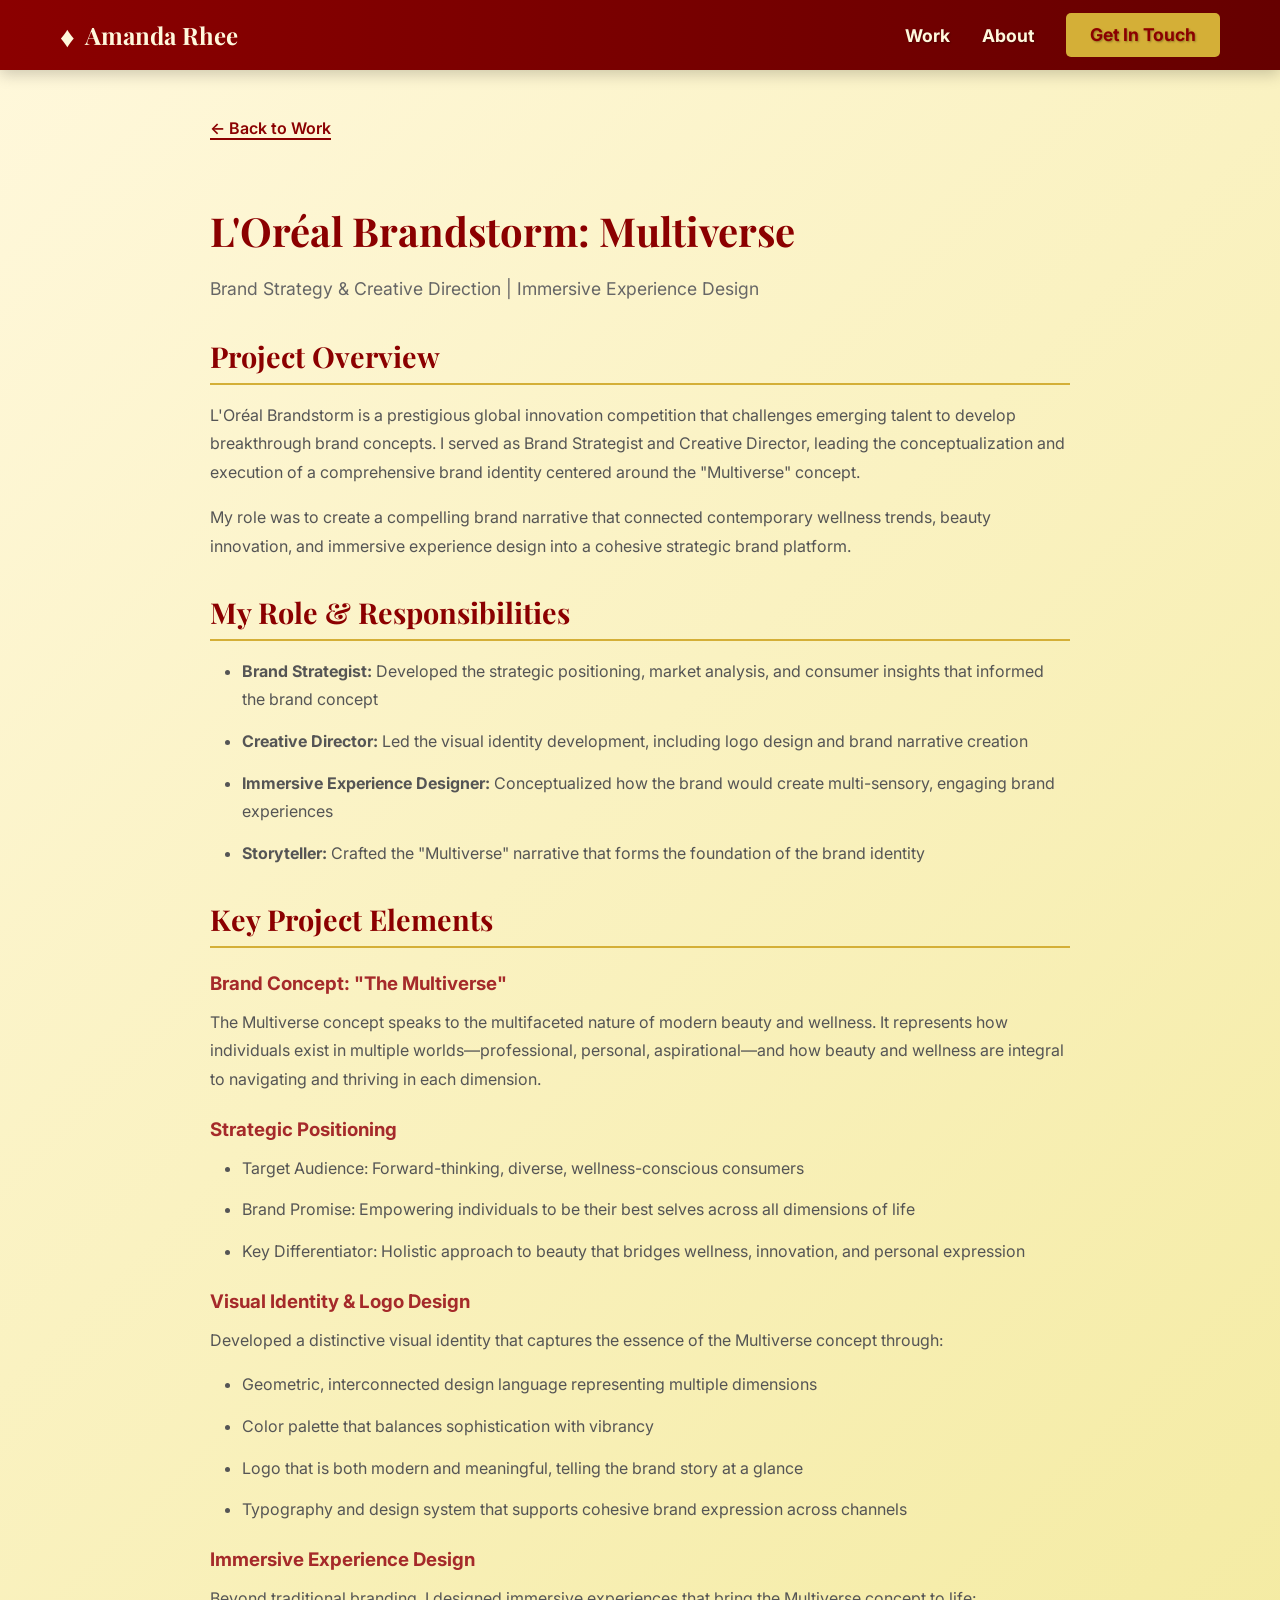
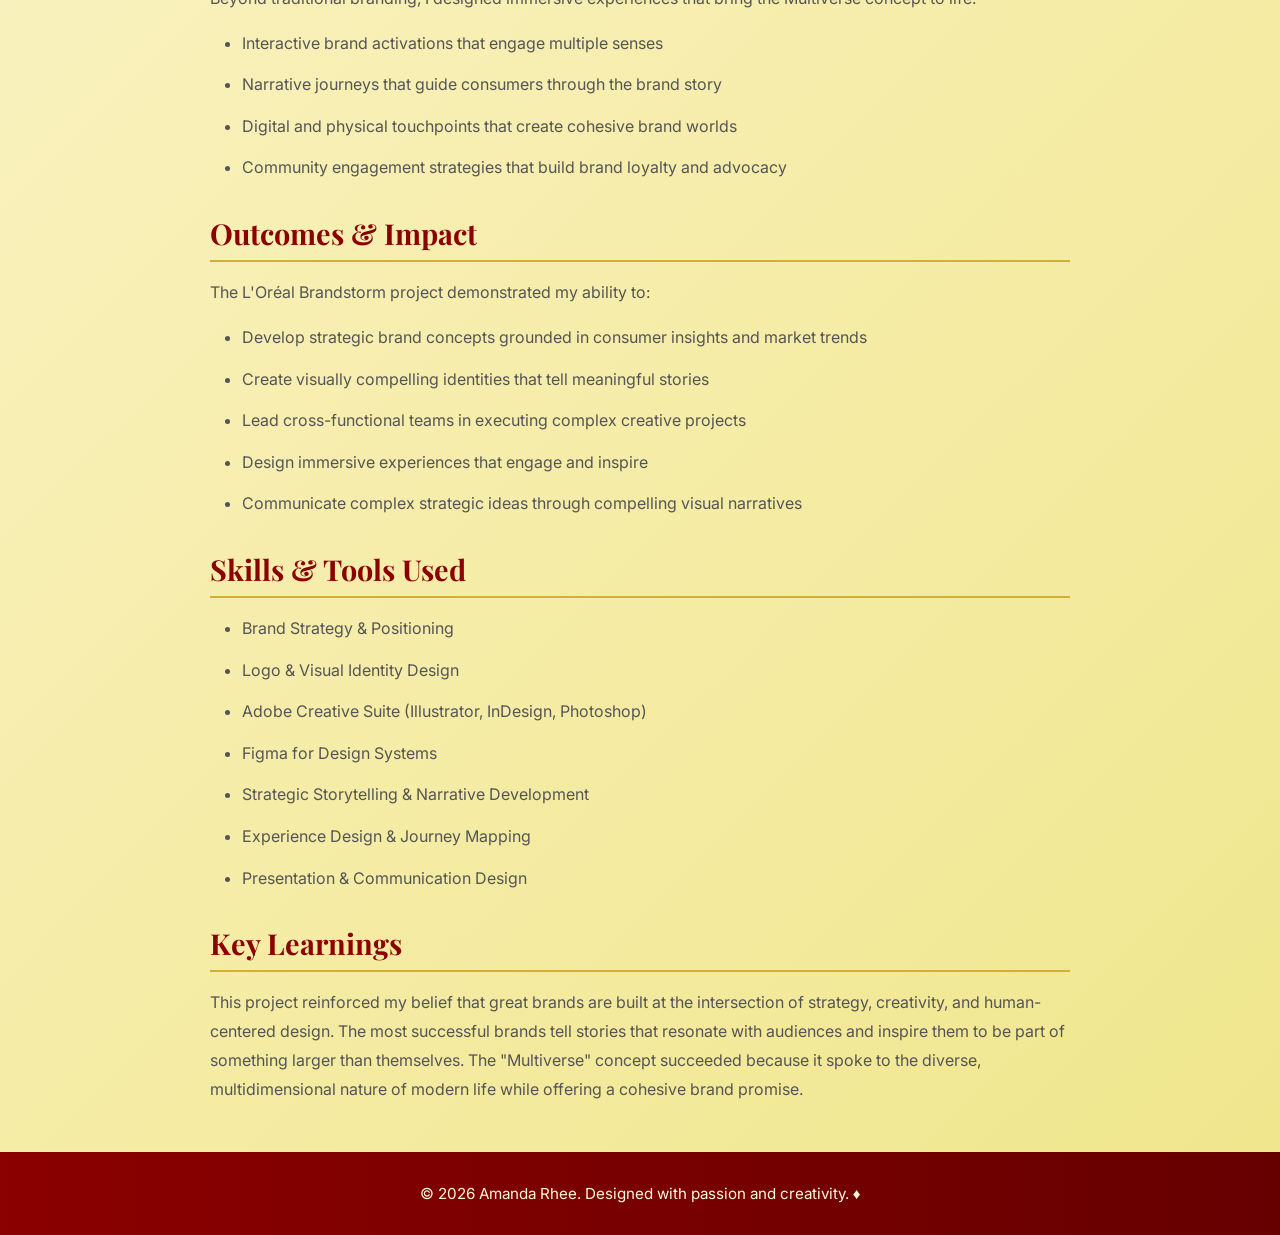
==== case-study-1.html @ 44fed4ce "Updated Amanda's Portfolio w/ her criteria" ====
<!DOCTYPE html>
<html lang="en">
<head>
    <meta charset="UTF-8" />
    <meta name="viewport" content="width=device-width, initial-scale=1.0" />
    <title>L'Oréal Brandstorm: Multiverse - Amanda Rhee</title>
    <link rel="stylesheet" href="css/main.css" />
    <link rel="preconnect" href="https://fonts.googleapis.com" />
    <link rel="preconnect" href="https://fonts.gstatic.com" crossorigin />
    <link
        href="https://fonts.googleapis.com/css2?family=Playfair+Display:wght@700;900&family=Inter:wght@300;400;500;600;700&display=swap"
        rel="stylesheet"
    />
    <style>
        .case-study {
            max-width: 900px;
            margin: 3rem auto;
            padding: 0 20px;
        }
        .case-study h1 {
            font-family: 'Playfair Display', serif;
            color: var(--primary-maroon);
            font-size: 2.5rem;
            margin-bottom: 1rem;
            margin-top: 2rem;
        }
        .case-study h2 {
            font-family: 'Playfair Display', serif;
            color: var(--primary-maroon);
            font-size: 1.8rem;
            margin-top: 2rem;
            margin-bottom: 1rem;
            border-bottom: 2px solid var(--gold);
            padding-bottom: 0.5rem;
        }
        .case-study p, .case-study li {
            color: #555;
            line-height: 1.8;
            font-size: 1rem;
            margin-bottom: 1rem;
        }
        .case-study ul {
            margin-left: 2rem;
            margin-bottom: 1.5rem;
        }
        .case-study li {
            margin-bottom: 0.8rem;
        }
        .back-button {
            display: inline-block;
            margin-bottom: 2rem;
            color: var(--primary-maroon);
            text-decoration: none;
            font-weight: 600;
            border-bottom: 2px solid var(--primary-maroon);
        }
        .back-button:hover {
            color: var(--gold);
            border-bottom-color: var(--gold);
        }
    </style>
</head>
<body>
    <!-- Navigation -->
    <nav class="navbar">
        <div class="nav-container">
            <a href="index.html" class="nav-logo">
                <span class="card-icon">♦</span> Amanda Rhee
            </a>
            <ul class="nav-menu">
                <li><a href="index.html#work">Work</a></li>
                <li><a href="index.html#about">About</a></li>
                <li><a href="index.html#contact" class="cta-btn">Get In Touch</a></li>
            </ul>
        </div>
    </nav>

    <div class="case-study">
        <a href="index.html#work" class="back-button">← Back to Work</a>

        <h1>L'Oréal Brandstorm: Multiverse</h1>
        <p style="font-size: 1.1rem; color: #666; margin-bottom: 2rem;">Brand Strategy & Creative Direction | Immersive Experience Design</p>

        <h2>Project Overview</h2>
        <p>
            L'Oréal Brandstorm is a prestigious global innovation competition that challenges emerging talent to develop breakthrough brand concepts. I served as Brand Strategist and Creative Director, leading the conceptualization and execution of a comprehensive brand identity centered around the "Multiverse" concept.
        </p>
        <p>
            My role was to create a compelling brand narrative that connected contemporary wellness trends, beauty innovation, and immersive experience design into a cohesive strategic brand platform.
        </p>

        <h2>My Role & Responsibilities</h2>
        <ul>
            <li><strong>Brand Strategist:</strong> Developed the strategic positioning, market analysis, and consumer insights that informed the brand concept</li>
            <li><strong>Creative Director:</strong> Led the visual identity development, including logo design and brand narrative creation</li>
            <li><strong>Immersive Experience Designer:</strong> Conceptualized how the brand would create multi-sensory, engaging brand experiences</li>
            <li><strong>Storyteller:</strong> Crafted the "Multiverse" narrative that forms the foundation of the brand identity</li>
        </ul>

        <h2>Key Project Elements</h2>

        <h3 style="color: #A52A2A; margin-top: 1.5rem; margin-bottom: 0.8rem;">Brand Concept: "The Multiverse"</h3>
        <p>
            The Multiverse concept speaks to the multifaceted nature of modern beauty and wellness. It represents how individuals exist in multiple worlds—professional, personal, aspirational—and how beauty and wellness are integral to navigating and thriving in each dimension.
        </p>

        <h3 style="color: #A52A2A; margin-top: 1.5rem; margin-bottom: 0.8rem;">Strategic Positioning</h3>
        <ul>
            <li>Target Audience: Forward-thinking, diverse, wellness-conscious consumers</li>
            <li>Brand Promise: Empowering individuals to be their best selves across all dimensions of life</li>
            <li>Key Differentiator: Holistic approach to beauty that bridges wellness, innovation, and personal expression</li>
        </ul>

        <h3 style="color: #A52A2A; margin-top: 1.5rem; margin-bottom: 0.8rem;">Visual Identity & Logo Design</h3>
        <p>
            Developed a distinctive visual identity that captures the essence of the Multiverse concept through:
        </p>
        <ul>
            <li>Geometric, interconnected design language representing multiple dimensions</li>
            <li>Color palette that balances sophistication with vibrancy</li>
            <li>Logo that is both modern and meaningful, telling the brand story at a glance</li>
            <li>Typography and design system that supports cohesive brand expression across channels</li>
        </ul>

        <h3 style="color: #A52A2A; margin-top: 1.5rem; margin-bottom: 0.8rem;">Immersive Experience Design</h3>
        <p>
            Beyond traditional branding, I designed immersive experiences that bring the Multiverse concept to life:
        </p>
        <ul>
            <li>Interactive brand activations that engage multiple senses</li>
            <li>Narrative journeys that guide consumers through the brand story</li>
            <li>Digital and physical touchpoints that create cohesive brand worlds</li>
            <li>Community engagement strategies that build brand loyalty and advocacy</li>
        </ul>

        <h2>Outcomes & Impact</h2>
        <p>
            The L'Oréal Brandstorm project demonstrated my ability to:
        </p>
        <ul>
            <li>Develop strategic brand concepts grounded in consumer insights and market trends</li>
            <li>Create visually compelling identities that tell meaningful stories</li>
            <li>Lead cross-functional teams in executing complex creative projects</li>
            <li>Design immersive experiences that engage and inspire</li>
            <li>Communicate complex strategic ideas through compelling visual narratives</li>
        </ul>

        <h2>Skills & Tools Used</h2>
        <ul>
            <li>Brand Strategy & Positioning</li>
            <li>Logo & Visual Identity Design</li>
            <li>Adobe Creative Suite (Illustrator, InDesign, Photoshop)</li>
            <li>Figma for Design Systems</li>
            <li>Strategic Storytelling & Narrative Development</li>
            <li>Experience Design & Journey Mapping</li>
            <li>Presentation & Communication Design</li>
        </ul>

        <h2>Key Learnings</h2>
        <p>
            This project reinforced my belief that great brands are built at the intersection of strategy, creativity, and human-centered design. The most successful brands tell stories that resonate with audiences and inspire them to be part of something larger than themselves. The "Multiverse" concept succeeded because it spoke to the diverse, multidimensional nature of modern life while offering a cohesive brand promise.
        </p>
    </div>

    <footer class="footer">
        <div class="container">
            <p>&copy; 2026 Amanda Rhee. Designed with passion and creativity. ♦</p>
        </div>
    </footer>
</body>
</html>
---- css/main.css ----
/* ============================================
   PLAYING CARD THEMED PORTFOLIO
   Maroon & Gold Color Scheme
   ============================================ */

* {
    margin: 0;
    padding: 0;
    box-sizing: border-box;
}

:root {
    --primary-maroon: #8B0000;
    --dark-maroon: #660000;
    --light-maroon: #A52A2A;
    --gold: #D4AF37;
    --cream: #FFF8DC;
    --dark-text: #1a1a1a;
    --light-text: #f5f5f5;
    --border-color: #333;
}

html {
    scroll-behavior: smooth;
}

body {
    font-family: 'Inter', sans-serif;
    background: linear-gradient(135deg, #FFF8DC 0%, #F0E68C 100%);
    color: var(--dark-text);
    overflow-x: hidden;
}

.container {
    max-width: 1200px;
    margin: 0 auto;
    padding: 0 20px;
}

/* ============================================
   NAVIGATION
   ============================================ */

.navbar {
    background: linear-gradient(90deg, var(--primary-maroon), var(--dark-maroon));
    padding: 1rem 0;
    position: sticky;
    top: 0;
    z-index: 1000;
    box-shadow: 0 4px 15px rgba(0, 0, 0, 0.2);
}

.nav-container {
    display: flex;
    justify-content: space-between;
    align-items: center;
    max-width: 1200px;
    margin: 0 auto;
    padding: 0 20px;
}

.nav-logo {
    font-size: 1.5rem;
    font-weight: 700;
    text-decoration: none;
    color: var(--cream);
    font-family: 'Playfair Display', serif;
    display: flex;
    align-items: center;
    gap: 10px;
}

.nav-logo:hover {
    color: var(--gold);
    transition: 0.3s ease;
}

.card-icon {
    font-size: 1.8rem;
}

.nav-menu {
    display: flex;
    list-style: none;
    gap: 2rem;
    align-items: center;
}

.nav-menu a {
    color: var(--cream);
    text-decoration: none;
    font-weight: 700;
    transition: all 0.3s ease;
    font-size: 1.1rem;
    text-shadow: 1px 1px 2px rgba(0, 0, 0, 0.3);
}

.nav-menu a:hover {
    color: var(--gold);
    transform: translateY(-2px);
}

.cta-btn {
    background: var(--gold);
    color: var(--primary-maroon) !important;
    padding: 0.7rem 1.5rem;
    border-radius: 5px;
    font-weight: 600;
}

.cta-btn:hover {
    background: #E5C158;
    box-shadow: 0 4px 12px rgba(212, 175, 55, 0.4);
}

/* ============================================
   HERO SECTION
   ============================================ */

.hero {
    min-height: 100vh;
    display: flex;
    flex-direction: column;
    justify-content: center;
    align-items: center;
    background: linear-gradient(135deg, #FFF8DC 0%, #F0E68C 100%);
    padding: 2rem;
    position: relative;
    overflow: hidden;
}

.hero::before {
    content: '♦';
    position: absolute;
    top: 10%;
    left: 5%;
    font-size: 120px;
    color: rgba(139, 0, 0, 0.1);
    transform: rotate(15deg);
}

.hero::after {
    content: '♦';
    position: absolute;
    bottom: 10%;
    right: 5%;
    font-size: 120px;
    color: rgba(139, 0, 0, 0.1);
    transform: rotate(-15deg);
}

.hero-content {
    display: grid;
    grid-template-columns: 1fr 1fr;
    gap: 3rem;
    align-items: center;
    max-width: 1200px;
    margin: 0 auto;
    z-index: 2;
    position: relative;
}

.hero-text h1 {
    font-family: 'Playfair Display', serif;
    font-size: 3.5rem;
    line-height: 1.1;
    margin-bottom: 1.5rem;
    color: var(--dark-maroon);
}

.hero-text .highlight {
    color: var(--primary-maroon);
    background: linear-gradient(90deg, var(--gold), #FFD700);
    -webkit-background-clip: text;
    -webkit-text-fill-color: transparent;
    background-clip: text;
}

.hero-subtitle {
    font-size: 1.1rem;
    line-height: 1.6;
    margin-bottom: 2rem;
    color: #333;
    max-width: 500px;
}

.motto {
    font-size: 2.5rem;
    font-weight: 900;
    color: var(--primary-maroon);
    margin: 2rem 0;
    text-shadow: 2px 2px 4px rgba(255, 248, 220, 0.8);
    font-style: italic;
    letter-spacing: 2px;
}

.hero-ctas {
    display: flex;
    gap: 1.5rem;
    margin-top: 2rem;
}

.btn {
    display: inline-block;
    padding: 1rem 2rem;
    border-radius: 8px;
    text-decoration: none;
    font-weight: 600;
    transition: all 0.3s ease;
    border: 2px solid transparent;
    cursor: pointer;
    font-size: 1rem;
}

.btn-primary {
    background: linear-gradient(90deg, var(--primary-maroon), var(--dark-maroon));
    color: var(--cream);
}

.btn-primary:hover {
    transform: translateY(-3px);
    box-shadow: 0 8px 20px rgba(139, 0, 0, 0.3);
}

.btn-secondary {
    background: transparent;
    color: var(--primary-maroon);
    border: 2px solid var(--primary-maroon);
}

.btn-secondary:hover {
    background: var(--primary-maroon);
    color: var(--cream);
    transform: translateY(-3px);
}

.hero-visual {
    position: relative;
}

.hero-photo {
    width: 100%;
    max-width: 500px;
    height: auto;
    object-fit: cover;
    border-radius: 15px;
    box-shadow: 0 15px 35px rgba(139, 0, 0, 0.3);
    border: 5px solid var(--primary-maroon);
    display: block;
}

.scroll-indicator {
    position: absolute;
    bottom: 30px;
    left: 50%;
    transform: translateX(-50%);
    animation: bounce 2s infinite;
}

.scroll-indicator span {
    color: var(--primary-maroon);
    font-weight: 600;
}

@keyframes bounce {
    0%, 100% { transform: translateX(-50%) translateY(0); }
    50% { transform: translateX(-50%) translateY(10px); }
}

/* ============================================
   SECTION HEADERS & TYPOGRAPHY
   ============================================ */

.section-title {
    font-family: 'Playfair Display', serif;
    font-size: 2.8rem;
    color: var(--primary-maroon);
    margin-bottom: 0.5rem;
    text-align: center;
}

.section-subtitle {
    font-size: 1.1rem;
    color: #666;
    text-align: center;
    margin-bottom: 3rem;
}

/* ============================================
   WORK SECTION - PLAYING CARD LAYOUT
   ============================================ */

.work-section {
    padding: 4rem 0;
    background: linear-gradient(180deg, #FFF8DC 0%, #F5E6D3 100%);
}

.work-controls {
    display: flex;
    justify-content: center;
    gap: 1rem;
    margin-bottom: 3rem;
}

.toggle-btn {
    padding: 0.8rem 2rem;
    border: 2px solid var(--primary-maroon);
    background: transparent;
    color: var(--primary-maroon);
    border-radius: 8px;
    font-weight: 600;
    cursor: pointer;
    transition: all 0.3s ease;
    font-size: 1rem;
}

.toggle-btn.active {
    background: linear-gradient(90deg, var(--primary-maroon), var(--dark-maroon));
    color: var(--cream);
    box-shadow: 0 6px 20px rgba(139, 0, 0, 0.3);
}

.toggle-btn:hover {
    transform: translateY(-2px);
    box-shadow: 0 4px 12px rgba(139, 0, 0, 0.2);
}

.projects-grid {
    display: grid;
    grid-template-columns: repeat(auto-fit, minmax(280px, 1fr));
    gap: 2rem;
}

/* ============================================
   PLAYING CARD DESIGN
   ============================================ */

.project-card {
    background: white;
    border: 3px solid var(--primary-maroon);
    border-radius: 15px;
    overflow: hidden;
    cursor: pointer;
    transition: all 0.4s cubic-bezier(0.68, -0.55, 0.265, 1.55);
    position: relative;
    height: 100%;
    display: flex;
    flex-direction: column;
    box-shadow: 0 4px 15px rgba(139, 0, 0, 0.1);
    opacity: 1;
    transform: translateY(0);
}

/* Card corner design (playing card style) */
.project-card::before,
.project-card::after {
    content: '♦';
    position: absolute;
    font-size: 2.5rem;
    color: var(--primary-maroon);
    font-weight: bold;
    z-index: 5;
    width: 60px;
    height: 60px;
    display: flex;
    align-items: center;
    justify-content: center;
}

.project-card::before {
    top: 10px;
    left: 10px;
}

.project-card::after {
    bottom: 10px;
    right: 10px;
    transform: rotate(180deg);
}

.project-card:hover {
    transform: translateY(-10px) rotateX(5deg);
    box-shadow: 0 15px 40px rgba(139, 0, 0, 0.3);
    border-color: var(--gold);
}

.project-image {
    width: 100%;
    height: 200px;
    background: linear-gradient(135deg, var(--primary-maroon), var(--dark-maroon));
    display: flex;
    align-items: center;
    justify-content: center;
    color: white;
    text-align: center;
    padding: 2rem;
    position: relative;
    overflow: hidden;
}

.project-image::before {
    content: '';
    position: absolute;
    top: -50%;
    right: -50%;
    width: 200%;
    height: 200%;
    background: radial-gradient(circle, rgba(212, 175, 55, 0.2) 0%, transparent 70%);
    animation: shimmer 3s infinite;
}

@keyframes shimmer {
    0% { transform: rotate(0deg); }
    100% { transform: rotate(360deg); }
}

.placeholder-research,
.placeholder-strategy,
.placeholder-design,
.placeholder-merch,
.placeholder-startup {
    color: var(--cream);
    position: relative;
    z-index: 2;
}

.placeholder-research h3,
.placeholder-strategy h3,
.placeholder-design h3,
.placeholder-merch h3,
.placeholder-startup h3 {
    font-size: 1.4rem;
    margin-bottom: 0.5rem;
    font-family: 'Playfair Display', serif;
}

.placeholder-research p,
.placeholder-strategy p,
.placeholder-design p,
.placeholder-merch p,
.placeholder-startup p {
    font-size: 0.9rem;
    opacity: 0.9;
}

.project-content {
    padding: 1.8rem;
    flex-grow: 1;
    display: flex;
    flex-direction: column;
}

.project-tag {
    display: inline-block;
    background: linear-gradient(90deg, var(--gold), #FFD700);
    color: var(--primary-maroon);
    padding: 0.4rem 1rem;
    border-radius: 20px;
    font-size: 0.85rem;
    font-weight: 600;
    margin-bottom: 1rem;
    width: fit-content;
}

.project-content h3 {
    font-family: 'Playfair Display', serif;
    font-size: 1.5rem;
    color: var(--primary-maroon);
    margin-bottom: 0.8rem;
    line-height: 1.3;
}

.project-content p {
    color: #555;
    line-height: 1.6;
    margin-bottom: 1rem;
    font-size: 0.95rem;
    flex-grow: 1;
}

.project-meta {
    display: flex;
    flex-wrap: wrap;
    gap: 0.7rem;
    margin-bottom: 1.5rem;
}

.project-meta span {
    background: linear-gradient(90deg, rgba(139, 0, 0, 0.1), rgba(212, 175, 55, 0.1));
    color: var(--primary-maroon);
    padding: 0.4rem 0.8rem;
    border-radius: 5px;
    font-size: 0.85rem;
    border: 1px solid var(--primary-maroon);
}

.read-more {
    display: inline-block;
    color: var(--primary-maroon);
    text-decoration: none;
    font-weight: 600;
    transition: all 0.3s ease;
    align-self: flex-start;
    border-bottom: 2px solid var(--primary-maroon);
    padding-bottom: 2px;
}

.read-more:hover {
    color: var(--gold);
    border-bottom-color: var(--gold);
    transform: translateX(5px);
}

/* ============================================
   SKILLS SECTION
   ============================================ */

.skills-section {
    padding: 4rem 0;
    background: linear-gradient(180deg, #F5E6D3 0%, #FFF8DC 100%);
}

.skills-grid {
    display: grid;
    grid-template-columns: repeat(auto-fit, minmax(250px, 1fr));
    gap: 2rem;
}

.skill-block {
    background: white;
    padding: 2rem;
    border-radius: 10px;
    border: 2px solid var(--primary-maroon);
    box-shadow: 0 4px 15px rgba(139, 0, 0, 0.1);
    transition: all 0.3s ease;
}

.skill-block:hover {
    transform: translateY(-5px);
    box-shadow: 0 8px 25px rgba(139, 0, 0, 0.2);
    border-color: var(--gold);
}

.skill-block h4 {
    font-family: 'Playfair Display', serif;
    color: var(--primary-maroon);
    margin-bottom: 1rem;
    font-size: 1.3rem;
}

.skill-block ul {
    list-style: none;
}

.skill-block li {
    color: #555;
    margin-bottom: 0.8rem;
    padding-left: 1.5rem;
    position: relative;
    line-height: 1.5;
}

.skill-block li::before {
    content: '♦';
    position: absolute;
    left: 0;
    color: var(--primary-maroon);
    font-weight: bold;
}

/* ============================================
   ABOUT SECTION
   ============================================ */

.about-section {
    padding: 4rem 0;
    background: linear-gradient(180deg, #FFF8DC 0%, #F0E68C 100%);
}

.about-grid {
    display: grid;
    grid-template-columns: 1fr 1fr;
    gap: 3rem;
    align-items: center;
}

.about-content h2 {
    font-family: 'Playfair Display', serif;
    font-size: 2.5rem;
    color: var(--primary-maroon);
    margin-bottom: 1.5rem;
}

.about-content p {
    color: #555;
    line-height: 1.8;
    margin-bottom: 1.5rem;
    font-size: 1rem;
}

.about-meta {
    display: grid;
    grid-template-columns: repeat(3, 1fr);
    gap: 2rem;
    margin-top: 2rem;
    padding-top: 2rem;
    border-top: 2px solid var(--primary-maroon);
}

.meta-item {
    text-align: center;
}

.meta-number {
    display: block;
    font-family: 'Playfair Display', serif;
    font-size: 2.5rem;
    color: var(--primary-maroon);
    font-weight: 900;
}

.meta-label {
    display: block;
    color: #666;
    font-size: 0.9rem;
    margin-top: 0.5rem;
}

.card-accent {
    background: white;
    border: 3px solid var(--primary-maroon);
    border-radius: 15px;
    padding: 3rem;
    text-align: center;
    position: relative;
    min-height: 300px;
    display: flex;
    align-items: center;
    justify-content: center;
}

.card-accent::before,
.card-accent::after {
    content: '♦';
    position: absolute;
    font-size: 3rem;
    color: var(--primary-maroon);
}

.card-accent::before {
    top: 10px;
    left: 10px;
}

.card-accent::after {
    bottom: 10px;
    right: 10px;
    transform: rotate(180deg);
}

.hearts-pattern {
    font-size: 4rem;
    color: var(--primary-maroon);
    animation: float 3s ease-in-out infinite;
}

@keyframes float {
    0%, 100% { transform: translateY(0px); }
    50% { transform: translateY(-20px); }
}

/* ============================================
   CONTACT SECTION
   ============================================ */

.contact-section {
    padding: 4rem 0;
    background: linear-gradient(180deg, #F0E68C 0%, #FFF8DC 100%);
}

.contact-content {
    text-align: center;
    max-width: 600px;
    margin: 0 auto;
}

.contact-section h2 {
    font-family: 'Playfair Display', serif;
    font-size: 2.5rem;
    color: var(--primary-maroon);
    margin-bottom: 1.5rem;
    font-weight: 900;
}

.contact-section p {
    color: #333;
    font-size: 1.1rem;
    line-height: 1.7;
    margin-bottom: 2.5rem;
    font-weight: 500;
}

.contact-links {
    display: flex;
    flex-direction: column;
    gap: 1.5rem;
}

.contact-link {
    display: flex;
    flex-direction: column;
    gap: 0.5rem;
    padding: 1.5rem;
    background: linear-gradient(135deg, rgba(139, 0, 0, 0.08), rgba(212, 175, 55, 0.08));
    border-radius: 8px;
    text-decoration: none;
    color: var(--primary-maroon);
    transition: all 0.3s ease;
    border: 2px solid var(--primary-maroon);
}

.contact-link:hover {
    background: linear-gradient(90deg, var(--primary-maroon), var(--dark-maroon));
    color: var(--cream);
    transform: translateX(10px);
    box-shadow: 0 6px 20px rgba(139, 0, 0, 0.3);
}

.contact-link span {
    font-weight: 700;
    display: block;
    font-size: 0.85rem;
    opacity: 0.9;
    color: var(--dark-maroon);
}

.contact-link:hover span {
    color: var(--cream);
}

/* ============================================
   FOOTER
   ============================================ */

.footer {
    background: linear-gradient(90deg, var(--primary-maroon), var(--dark-maroon));
    color: var(--cream);
    text-align: center;
    padding: 2rem;
    margin-top: 2rem;
}

.footer p {
    margin: 0;
    font-size: 0.95rem;
}

/* ============================================
   RESPONSIVE DESIGN
   ============================================ */

@media (max-width: 768px) {
    .hero-content {
        grid-template-columns: 1fr;
        gap: 2rem;
    }

    .hero-text h1 {
        font-size: 2.5rem;
    }

    .motto {
        font-size: 1.8rem;
    }

    .nav-menu {
        gap: 1rem;
    }

    .about-grid {
        grid-template-columns: 1fr;
    }

    .about-meta {
        grid-template-columns: 1fr;
    }

    .projects-grid {
        grid-template-columns: 1fr;
    }

    .work-controls {
        flex-wrap: wrap;
    }
}

@media (max-width: 480px) {
    .hero-text h1 {
        font-size: 2rem;
    }

    .motto {
        font-size: 1.5rem;
    }

    .nav-menu {
        gap: 0.5rem;
        font-size: 0.9rem;
    }

    .section-title {
        font-size: 2rem;
    }

    .projects-grid {
        grid-template-columns: 1fr;
    }

    .skills-grid {
        grid-template-columns: 1fr;
    }
}

/* ============================================
   MODAL FOR CARD DETAILS
   ============================================ */

.modal {
    display: none;
    position: fixed;
    z-index: 2000;
    left: 0;
    top: 0;
    width: 100%;
    height: 100%;
    background-color: rgba(0, 0, 0, 0.6);
    animation: fadeIn 0.3s ease;
    overflow: auto;
}

.modal.show {
    display: flex;
    align-items: center;
    justify-content: center;
}

.modal-content {
    background: linear-gradient(135deg, #FFF8DC 0%, #FFFAF0 100%);
    padding: 3rem;
    border-radius: 15px;
    border: 3px solid var(--primary-maroon);
    max-width: 700px;
    width: 90%;
    max-height: 80vh;
    overflow-y: auto;
    position: relative;
    box-shadow: 0 20px 60px rgba(0, 0, 0, 0.4);
    animation: slideIn 0.4s ease;
}

.modal-content h2 {
    font-family: 'Playfair Display', serif;
    color: var(--primary-maroon);
    font-size: 2rem;
    margin-bottom: 1rem;
    margin-top: 0;
}

.modal-content p {
    color: #555;
    line-height: 1.8;
    margin-bottom: 1rem;
}

.modal-content ul {
    margin-left: 2rem;
    margin-bottom: 1rem;
}

.modal-content li {
    color: #555;
    line-height: 1.6;
    margin-bottom: 0.8rem;
}

.close-modal {
    position: absolute;
    top: 20px;
    right: 25px;
    color: var(--primary-maroon);
    font-size: 2rem;
    font-weight: bold;
    cursor: pointer;
    transition: 0.3s ease;
}

.close-modal:hover {
    color: var(--gold);
}

@keyframes fadeIn {
    from { opacity: 0; }
    to { opacity: 1; }
}

@keyframes slideIn {
    from { transform: translateY(-50px); opacity: 0; }
    to { transform: translateY(0); opacity: 1; }
}
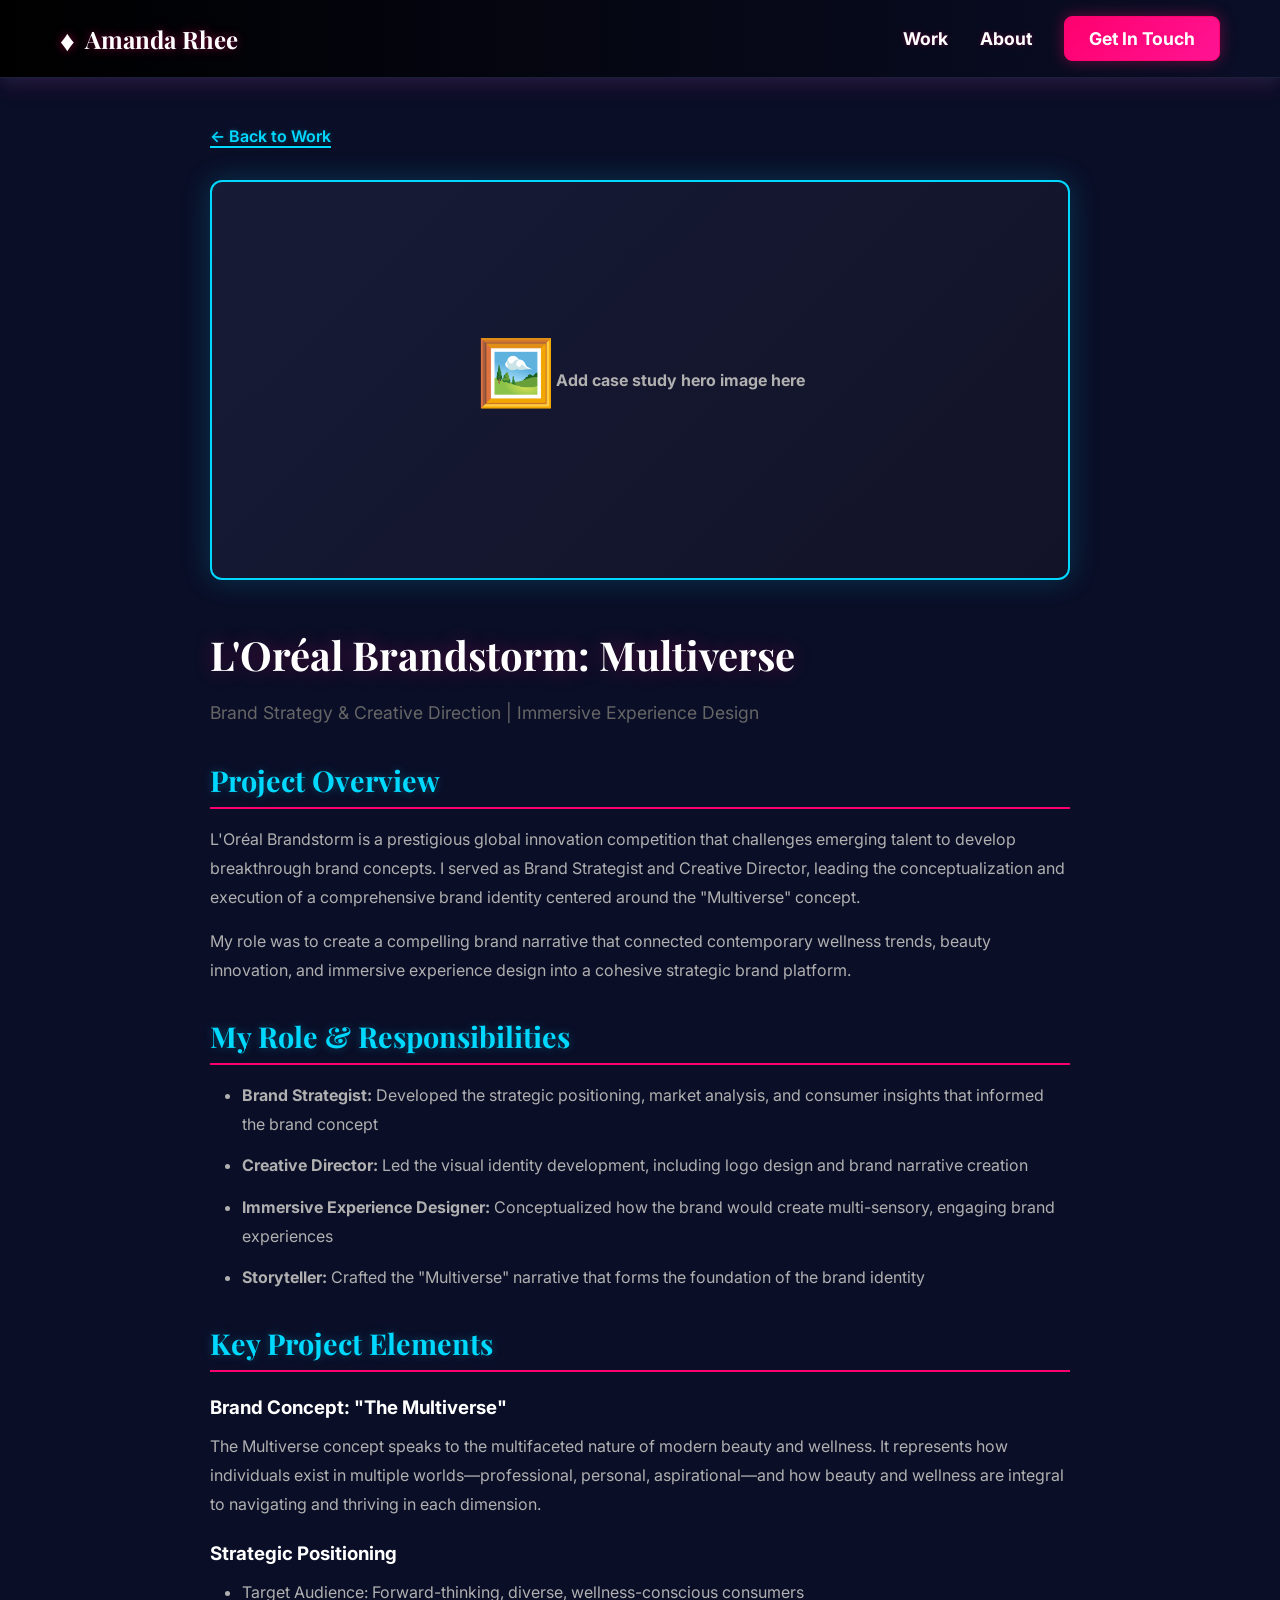
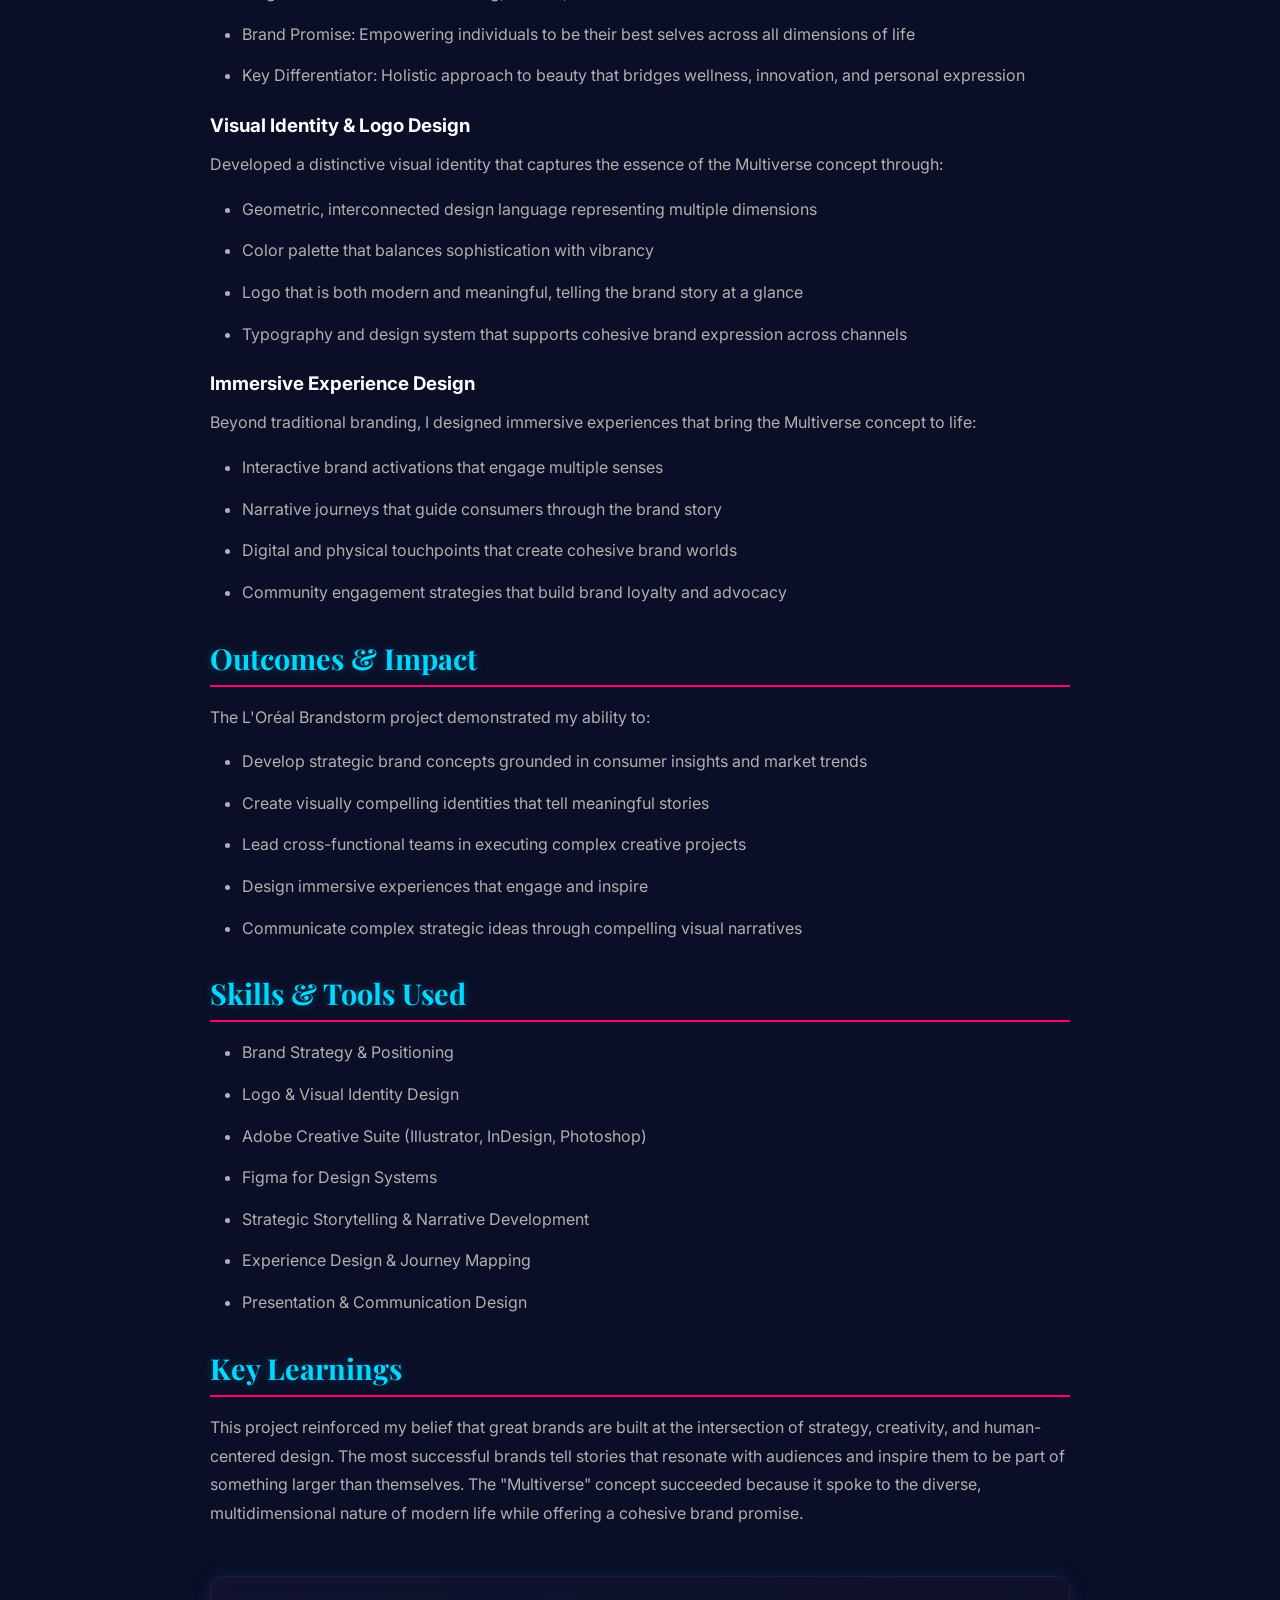
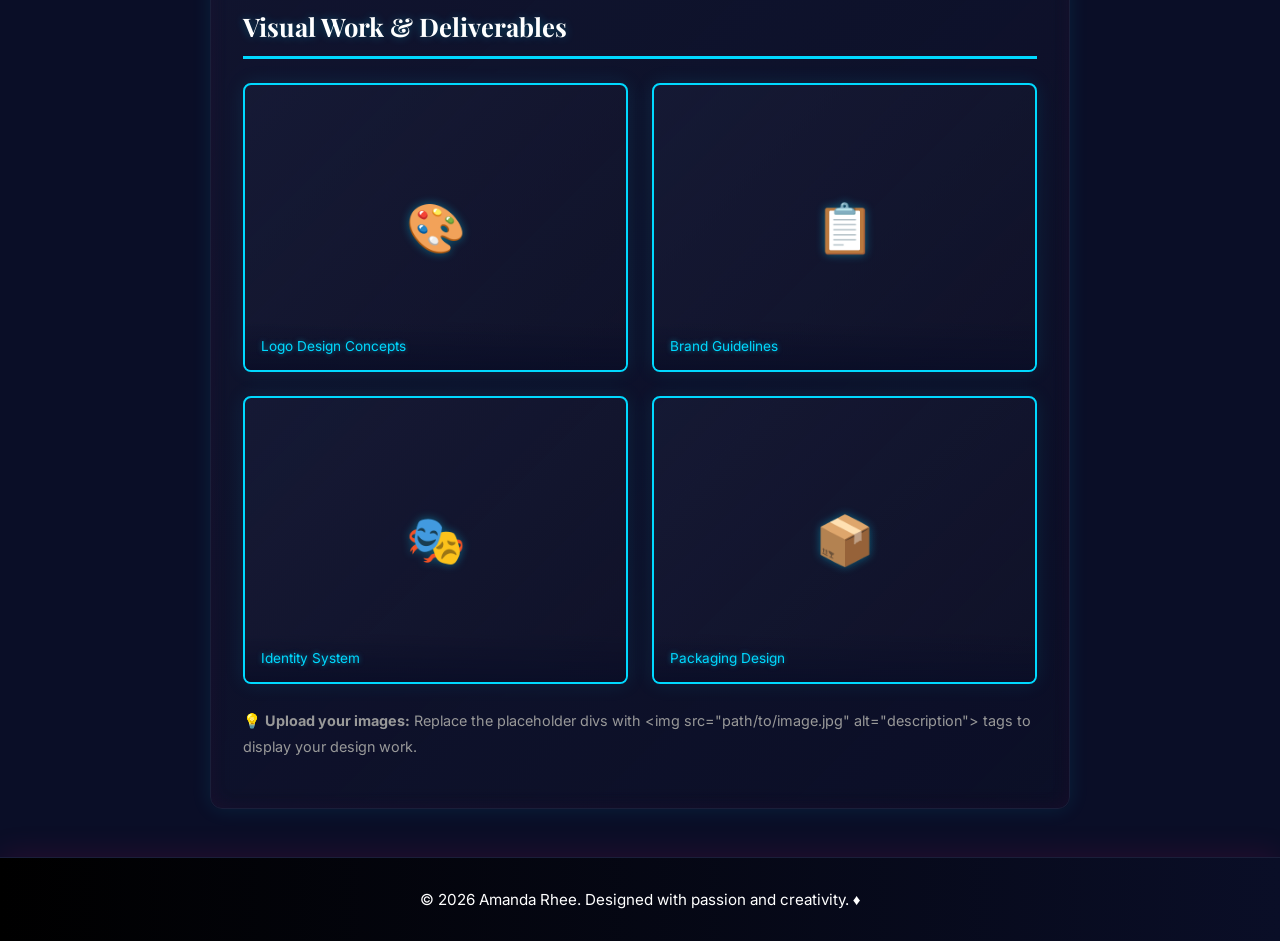
==== commit 5b236bfc: "updated finally" ====
--- a/case-study-1.html
+++ b/case-study-1.html
@@ -19,22 +19,24 @@
         }
         .case-study h1 {
             font-family: 'Playfair Display', serif;
-            color: var(--primary-maroon);
+            color: var(--light-text);
             font-size: 2.5rem;
             margin-bottom: 1rem;
             margin-top: 2rem;
+            text-shadow: 0 0 20px rgba(255, 0, 110, 0.3);
         }
         .case-study h2 {
             font-family: 'Playfair Display', serif;
-            color: var(--primary-maroon);
+            color: var(--cyan);
             font-size: 1.8rem;
             margin-top: 2rem;
             margin-bottom: 1rem;
-            border-bottom: 2px solid var(--gold);
+            border-bottom: 2px solid var(--primary-magenta);
             padding-bottom: 0.5rem;
+            text-shadow: 0 0 10px rgba(0, 217, 255, 0.3);
         }
         .case-study p, .case-study li {
-            color: #555;
+            color: var(--text-muted);
             line-height: 1.8;
             font-size: 1rem;
             margin-bottom: 1rem;
@@ -49,14 +51,17 @@
         .back-button {
             display: inline-block;
             margin-bottom: 2rem;
-            color: var(--primary-maroon);
+            color: var(--cyan);
             text-decoration: none;
             font-weight: 600;
-            border-bottom: 2px solid var(--primary-maroon);
+            border-bottom: 2px solid var(--cyan);
+            transition: 0.3s ease;
+            text-shadow: 0 0 5px rgba(0, 217, 255, 0.3);
         }
         .back-button:hover {
-            color: var(--gold);
-            border-bottom-color: var(--gold);
+            color: var(--primary-magenta);
+            border-bottom-color: var(--primary-magenta);
+            text-shadow: 0 0 15px rgba(255, 0, 110, 0.5);
         }
     </style>
 </head>
@@ -78,6 +83,11 @@
     <div class="case-study">
         <a href="index.html#work" class="back-button">← Back to Work</a>
 
+        <!-- Hero Image -->
+        <div class="case-study-hero placeholder">
+            <strong>Add case study hero image here</strong>
+        </div>
+
         <h1>L'Oréal Brandstorm: Multiverse</h1>
         <p style="font-size: 1.1rem; color: #666; margin-bottom: 2rem;">Brand Strategy & Creative Direction | Immersive Experience Design</p>
 
@@ -99,19 +109,19 @@
 
         <h2>Key Project Elements</h2>
 
-        <h3 style="color: #A52A2A; margin-top: 1.5rem; margin-bottom: 0.8rem;">Brand Concept: "The Multiverse"</h3>
+        <h3 style="color: var(--primary-navy); margin-top: 1.5rem; margin-bottom: 0.8rem;">Brand Concept: "The Multiverse"</h3>
         <p>
             The Multiverse concept speaks to the multifaceted nature of modern beauty and wellness. It represents how individuals exist in multiple worlds—professional, personal, aspirational—and how beauty and wellness are integral to navigating and thriving in each dimension.
         </p>
 
-        <h3 style="color: #A52A2A; margin-top: 1.5rem; margin-bottom: 0.8rem;">Strategic Positioning</h3>
+        <h3 style="color: var(--primary-navy); margin-top: 1.5rem; margin-bottom: 0.8rem;">Strategic Positioning</h3>
         <ul>
             <li>Target Audience: Forward-thinking, diverse, wellness-conscious consumers</li>
             <li>Brand Promise: Empowering individuals to be their best selves across all dimensions of life</li>
             <li>Key Differentiator: Holistic approach to beauty that bridges wellness, innovation, and personal expression</li>
         </ul>
 
-        <h3 style="color: #A52A2A; margin-top: 1.5rem; margin-bottom: 0.8rem;">Visual Identity & Logo Design</h3>
+        <h3 style="color: var(--primary-navy); margin-top: 1.5rem; margin-bottom: 0.8rem;">Visual Identity & Logo Design</h3>
         <p>
             Developed a distinctive visual identity that captures the essence of the Multiverse concept through:
         </p>
@@ -122,7 +132,7 @@
             <li>Typography and design system that supports cohesive brand expression across channels</li>
         </ul>
 
-        <h3 style="color: #A52A2A; margin-top: 1.5rem; margin-bottom: 0.8rem;">Immersive Experience Design</h3>
+        <h3 style="color: var(--primary-navy); margin-top: 1.5rem; margin-bottom: 0.8rem;">Immersive Experience Design</h3>
         <p>
             Beyond traditional branding, I designed immersive experiences that bring the Multiverse concept to life:
         </p>
@@ -160,6 +170,28 @@
         <p>
             This project reinforced my belief that great brands are built at the intersection of strategy, creativity, and human-centered design. The most successful brands tell stories that resonate with audiences and inspire them to be part of something larger than themselves. The "Multiverse" concept succeeded because it spoke to the diverse, multidimensional nature of modern life while offering a cohesive brand promise.
         </p>
+
+        <!-- Image Gallery -->
+        <div class="gallery-section">
+            <h3>Visual Work & Deliverables</h3>
+            <div class="gallery-grid">
+                <div class="gallery-item placeholder" data-label="Logo Design Concepts">
+                    🎨
+                </div>
+                <div class="gallery-item placeholder" data-label="Brand Guidelines">
+                    📋
+                </div>
+                <div class="gallery-item placeholder" data-label="Identity System">
+                    🎭
+                </div>
+                <div class="gallery-item placeholder" data-label="Packaging Design">
+                    📦
+                </div>
+            </div>
+            <p style="color: #999; font-size: 0.9rem; margin-top: 1rem;">
+                💡 <strong>Upload your images:</strong> Replace the placeholder divs with &lt;img src="path/to/image.jpg" alt="description"&gt; tags to display your design work.
+            </p>
+        </div>
     </div>
 
     <footer class="footer">
--- a/css/main.css
+++ b/css/main.css
@@ -10,14 +10,19 @@
 }
 
 :root {
-    --primary-maroon: #8B0000;
-    --dark-maroon: #660000;
-    --light-maroon: #A52A2A;
-    --gold: #D4AF37;
-    --cream: #FFF8DC;
-    --dark-text: #1a1a1a;
-    --light-text: #f5f5f5;
-    --border-color: #333;
+    --primary-magenta: #FF006E;
+    --primary-cyan: #00D9FF;
+    --dark-magenta: #E91E63;
+    --light-magenta: #FF4081;
+    --cyan: #00D9FF;
+    --light-cyan: #00F0FF;
+    --lime: #00FF00;
+    --dark-bg: #0A0E27;
+    --darker-bg: #000000;
+    --light-text: #FFFFFF;
+    --text-light: #FFFFFF;
+    --text-muted: #B0B0B0;
+    --border-color: #1A1F3A;
 }
 
 html {
@@ -26,8 +31,8 @@
 
 body {
     font-family: 'Inter', sans-serif;
-    background: linear-gradient(135deg, #FFF8DC 0%, #F0E68C 100%);
-    color: var(--dark-text);
+    background: var(--dark-bg);
+    color: var(--light-text);
     overflow-x: hidden;
 }
 
@@ -42,12 +47,13 @@
    ============================================ */
 
 .navbar {
-    background: linear-gradient(90deg, var(--primary-maroon), var(--dark-maroon));
+    background: linear-gradient(90deg, var(--darker-bg), var(--dark-bg));
     padding: 1rem 0;
     position: sticky;
     top: 0;
     z-index: 1000;
-    box-shadow: 0 4px 15px rgba(0, 0, 0, 0.2);
+    box-shadow: 0 0 30px rgba(255, 0, 110, 0.2), 0 4px 15px rgba(0, 217, 255, 0.1);
+    border-bottom: 1px solid var(--border-color);
 }
 
 .nav-container {
@@ -63,15 +69,17 @@
     font-size: 1.5rem;
     font-weight: 700;
     text-decoration: none;
-    color: var(--cream);
+    color: var(--light-text);
     font-family: 'Playfair Display', serif;
     display: flex;
     align-items: center;
     gap: 10px;
+    text-shadow: 0 0 10px rgba(255, 0, 110, 0.5);
 }
 
 .nav-logo:hover {
-    color: var(--gold);
+    color: var(--primary-magenta);
+    text-shadow: 0 0 20px rgba(255, 0, 110, 0.8);
     transition: 0.3s ease;
 }
 
@@ -87,30 +95,65 @@
 }
 
 .nav-menu a {
-    color: var(--cream);
+    color: var(--light-text);
     text-decoration: none;
     font-weight: 700;
     transition: all 0.3s ease;
     font-size: 1.1rem;
-    text-shadow: 1px 1px 2px rgba(0, 0, 0, 0.3);
+    text-shadow: 0 0 5px rgba(255, 0, 110, 0.3);
 }
 
 .nav-menu a:hover {
-    color: var(--gold);
+    color: var(--cyan);
+    text-shadow: 0 0 15px rgba(0, 217, 255, 0.8);
     transform: translateY(-2px);
 }
+}
+
+.hamburger {
+    display: none;
+    flex-direction: column;
+    cursor: pointer;
+    gap: 5px;
+}
+
+.hamburger span {
+    width: 25px;
+    height: 3px;
+    background: var(--cream);
+    border-radius: 2px;
+    transition: 0.3s ease;
+}
+
+.hamburger.active span:nth-child(1) {
+    transform: rotate(45deg) translate(8px, 8px);
+}
+
+.hamburger.active span:nth-child(2) {
+    opacity: 0;
+}
+
+.hamburger.active span:nth-child(3) {
+    transform: rotate(-45deg) translate(7px, -7px);
+}
 
 .cta-btn {
-    background: var(--gold);
-    color: var(--primary-maroon) !important;
+    background: linear-gradient(135deg, var(--primary-magenta), #FF1493);
+    color: white !important;
     padding: 0.7rem 1.5rem;
-    border-radius: 5px;
+    border-radius: 8px;
     font-weight: 600;
+    min-height: 44px;
+    display: flex;
+    align-items: center;
+    justify-content: center;
+    box-shadow: 0 0 15px rgba(255, 0, 110, 0.4);
+    border: 1px solid var(--primary-magenta);
 }
 
 .cta-btn:hover {
-    background: #E5C158;
-    box-shadow: 0 4px 12px rgba(212, 175, 55, 0.4);
+    background: linear-gradient(135deg, #FF1493, var(--primary-magenta));
+    box-shadow: 0 0 25px rgba(255, 0, 110, 0.7);
 }
 
 /* ============================================
@@ -123,30 +166,22 @@
     flex-direction: column;
     justify-content: center;
     align-items: center;
-    background: linear-gradient(135deg, #FFF8DC 0%, #F0E68C 100%);
+    background: linear-gradient(135deg, var(--dark-bg) 0%, #1A1F3A 100%);
     padding: 2rem;
     position: relative;
     overflow: hidden;
 }
 
 .hero::before {
-    content: '♦';
+    content: '';
     position: absolute;
-    top: 10%;
-    left: 5%;
-    font-size: 120px;
-    color: rgba(139, 0, 0, 0.1);
-    transform: rotate(15deg);
-}
-
-.hero::after {
-    content: '♦';
-    position: absolute;
-    bottom: 10%;
-    right: 5%;
-    font-size: 120px;
-    color: rgba(139, 0, 0, 0.1);
-    transform: rotate(-15deg);
+    top: 0;
+    left: 0;
+    right: 0;
+    height: 100%;
+    background: radial-gradient(circle at 20% 50%, rgba(255, 0, 110, 0.1) 0%, transparent 50%), 
+                radial-gradient(circle at 80% 80%, rgba(0, 217, 255, 0.1) 0%, transparent 50%);
+    pointer-events: none;
 }
 
 .hero-content {
@@ -165,15 +200,18 @@
     font-size: 3.5rem;
     line-height: 1.1;
     margin-bottom: 1.5rem;
-    color: var(--dark-maroon);
+    color: var(--light-text);
+    text-shadow: 0 0 20px rgba(255, 0, 110, 0.3);
 }
 
 .hero-text .highlight {
-    color: var(--primary-maroon);
-    background: linear-gradient(90deg, var(--gold), #FFD700);
+    color: var(--primary-magenta);
+    background: linear-gradient(90deg, var(--primary-magenta), var(--cyan));
     -webkit-background-clip: text;
     -webkit-text-fill-color: transparent;
     background-clip: text;
+    text-shadow: 0 0 30px rgba(255, 0, 110, 0.5);
+    filter: drop-shadow(0 0 10px rgba(255, 0, 110, 0.4));
 }
 
 .hero-subtitle {
@@ -187,9 +225,9 @@
 .motto {
     font-size: 2.5rem;
     font-weight: 900;
-    color: var(--primary-maroon);
+    color: var(--cyan);
     margin: 2rem 0;
-    text-shadow: 2px 2px 4px rgba(255, 248, 220, 0.8);
+    text-shadow: 0 0 20px rgba(0, 217, 255, 0.5), 0 0 40px rgba(255, 0, 110, 0.2);
     font-style: italic;
     letter-spacing: 2px;
 }
@@ -213,25 +251,29 @@
 }
 
 .btn-primary {
-    background: linear-gradient(90deg, var(--primary-maroon), var(--dark-maroon));
-    color: var(--cream);
+    background: linear-gradient(135deg, var(--primary-magenta), #FF1493);
+    color: white;
+    box-shadow: 0 0 20px rgba(255, 0, 110, 0.4);
+    border: 1px solid var(--primary-magenta);
 }
 
 .btn-primary:hover {
     transform: translateY(-3px);
-    box-shadow: 0 8px 20px rgba(139, 0, 0, 0.3);
+    box-shadow: 0 0 40px rgba(255, 0, 110, 0.7), 0 8px 20px rgba(255, 0, 110, 0.3);
 }
 
 .btn-secondary {
     background: transparent;
-    color: var(--primary-maroon);
-    border: 2px solid var(--primary-maroon);
+    color: var(--cyan);
+    border: 2px solid var(--cyan);
+    box-shadow: inset 0 0 20px rgba(0, 217, 255, 0.1);
 }
 
 .btn-secondary:hover {
-    background: var(--primary-maroon);
-    color: var(--cream);
+    background: rgba(0, 217, 255, 0.1);
+    color: var(--light-cyan);
     transform: translateY(-3px);
+    box-shadow: 0 0 30px rgba(0, 217, 255, 0.5), inset 0 0 20px rgba(0, 217, 255, 0.2);
 }
 
 .hero-visual {
@@ -244,8 +286,8 @@
     height: auto;
     object-fit: cover;
     border-radius: 15px;
-    box-shadow: 0 15px 35px rgba(139, 0, 0, 0.3);
-    border: 5px solid var(--primary-maroon);
+    box-shadow: 0 0 30px rgba(255, 0, 110, 0.3), 0 15px 35px rgba(0, 217, 255, 0.15);
+    border: 2px solid var(--cyan);
     display: block;
 }
 
@@ -258,8 +300,9 @@
 }
 
 .scroll-indicator span {
-    color: var(--primary-maroon);
+    color: var(--cyan);
     font-weight: 600;
+    text-shadow: 0 0 10px rgba(0, 217, 255, 0.6);
 }
 
 @keyframes bounce {
@@ -274,14 +317,15 @@
 .section-title {
     font-family: 'Playfair Display', serif;
     font-size: 2.8rem;
-    color: var(--primary-maroon);
+    color: var(--light-text);
     margin-bottom: 0.5rem;
     text-align: center;
+    text-shadow: 0 0 20px rgba(255, 0, 110, 0.3);
 }
 
 .section-subtitle {
     font-size: 1.1rem;
-    color: #666;
+    color: var(--text-muted);
     text-align: center;
     margin-bottom: 3rem;
 }
@@ -292,7 +336,9 @@
 
 .work-section {
     padding: 4rem 0;
-    background: linear-gradient(180deg, #FFF8DC 0%, #F5E6D3 100%);
+    background: var(--dark-bg);
+    border-top: 1px solid var(--border-color);
+    border-bottom: 1px solid var(--border-color);
 }
 
 .work-controls {
@@ -304,25 +350,32 @@
 
 .toggle-btn {
     padding: 0.8rem 2rem;
-    border: 2px solid var(--primary-maroon);
+    border: 2px solid var(--cyan);
     background: transparent;
-    color: var(--primary-maroon);
+    color: var(--cyan);
     border-radius: 8px;
     font-weight: 600;
     cursor: pointer;
     transition: all 0.3s ease;
     font-size: 1rem;
+    min-height: 44px;
+    display: flex;
+    align-items: center;
+    justify-content: center;
+    white-space: nowrap;
+    box-shadow: 0 0 10px rgba(0, 217, 255, 0.2);
 }
 
 .toggle-btn.active {
-    background: linear-gradient(90deg, var(--primary-maroon), var(--dark-maroon));
-    color: var(--cream);
-    box-shadow: 0 6px 20px rgba(139, 0, 0, 0.3);
+    background: linear-gradient(135deg, var(--primary-magenta), #FF1493);
+    color: white;
+    border-color: var(--primary-magenta);
+    box-shadow: 0 0 25px rgba(255, 0, 110, 0.5);
 }
 
 .toggle-btn:hover {
     transform: translateY(-2px);
-    box-shadow: 0 4px 12px rgba(139, 0, 0, 0.2);
+    box-shadow: 0 0 20px rgba(0, 217, 255, 0.5);
 }
 
 .projects-grid {
@@ -336,8 +389,8 @@
    ============================================ */
 
 .project-card {
-    background: white;
-    border: 3px solid var(--primary-maroon);
+    background: linear-gradient(135deg, rgba(26, 30, 58, 0.6), rgba(20, 20, 40, 0.4));
+    border: 2px solid var(--cyan);
     border-radius: 15px;
     overflow: hidden;
     cursor: pointer;
@@ -346,25 +399,24 @@
     height: 100%;
     display: flex;
     flex-direction: column;
-    box-shadow: 0 4px 15px rgba(139, 0, 0, 0.1);
+    box-shadow: 0 0 20px rgba(0, 217, 255, 0.1), inset 0 0 20px rgba(255, 0, 110, 0.05);
     opacity: 1;
     transform: translateY(0);
+    backdrop-filter: blur(10px);
 }
 
 /* Card corner design (playing card style) */
 .project-card::before,
 .project-card::after {
-    content: '♦';
+    content: '';
     position: absolute;
     font-size: 2.5rem;
-    color: var(--primary-maroon);
+    color: var(--cyan);
     font-weight: bold;
     z-index: 5;
     width: 60px;
     height: 60px;
-    display: flex;
-    align-items: center;
-    justify-content: center;
+    display: none;
 }
 
 .project-card::before {
@@ -379,15 +431,15 @@
 }
 
 .project-card:hover {
-    transform: translateY(-10px) rotateX(5deg);
-    box-shadow: 0 15px 40px rgba(139, 0, 0, 0.3);
-    border-color: var(--gold);
+    transform: translateY(-12px) rotateX(5deg);
+    box-shadow: 0 0 40px rgba(255, 0, 110, 0.4), 0 0 20px rgba(0, 217, 255, 0.3);
+    border-color: var(--primary-magenta);
 }
 
 .project-image {
     width: 100%;
     height: 200px;
-    background: linear-gradient(135deg, var(--primary-maroon), var(--dark-maroon));
+    background: linear-gradient(135deg, rgba(255, 0, 110, 0.1), rgba(0, 217, 255, 0.1));
     display: flex;
     align-items: center;
     justify-content: center;
@@ -396,6 +448,22 @@
     padding: 2rem;
     position: relative;
     overflow: hidden;
+    background-size: cover;
+    background-position: center;
+    border-bottom: 1px solid var(--border-color);
+}
+
+.project-image.has-image {
+    background-color: transparent;
+}
+
+.project-image img {
+    width: 100%;
+    height: 100%;
+    object-fit: cover;
+    position: absolute;
+    top: 0;
+    left: 0;
 }
 
 .project-image::before {
@@ -405,7 +473,7 @@
     right: -50%;
     width: 200%;
     height: 200%;
-    background: radial-gradient(circle, rgba(212, 175, 55, 0.2) 0%, transparent 70%);
+    background: radial-gradient(circle, rgba(255, 0, 110, 0.3) 0%, transparent 70%);
     animation: shimmer 3s infinite;
 }
 
@@ -452,26 +520,27 @@
 
 .project-tag {
     display: inline-block;
-    background: linear-gradient(90deg, var(--gold), #FFD700);
-    color: var(--primary-maroon);
+    background: linear-gradient(90deg, var(--primary-magenta), #FF1493);
+    color: white;
     padding: 0.4rem 1rem;
     border-radius: 20px;
     font-size: 0.85rem;
     font-weight: 600;
     margin-bottom: 1rem;
     width: fit-content;
+    box-shadow: 0 0 10px rgba(255, 0, 110, 0.3);
 }
 
 .project-content h3 {
     font-family: 'Playfair Display', serif;
     font-size: 1.5rem;
-    color: var(--primary-maroon);
+    color: var(--primary-navy);
     margin-bottom: 0.8rem;
     line-height: 1.3;
 }
 
 .project-content p {
-    color: #555;
+    color: var(--text-muted);
     line-height: 1.6;
     margin-bottom: 1rem;
     font-size: 0.95rem;
@@ -486,28 +555,34 @@
 }
 
 .project-meta span {
-    background: linear-gradient(90deg, rgba(139, 0, 0, 0.1), rgba(212, 175, 55, 0.1));
-    color: var(--primary-maroon);
+    background: rgba(0, 217, 255, 0.1);
+    color: var(--cyan);
     padding: 0.4rem 0.8rem;
     border-radius: 5px;
     font-size: 0.85rem;
-    border: 1px solid var(--primary-maroon);
+    border: 1px solid var(--cyan);
+    box-shadow: 0 0 10px rgba(0, 217, 255, 0.1);
 }
 
 .read-more {
-    display: inline-block;
-    color: var(--primary-maroon);
+    display: inline-flex;
+    align-items: center;
+    color: var(--cyan);
     text-decoration: none;
     font-weight: 600;
     transition: all 0.3s ease;
-    align-self: flex-start;
-    border-bottom: 2px solid var(--primary-maroon);
-    padding-bottom: 2px;
+    border-bottom: 2px solid var(--cyan);
+    padding: 0.5rem 0.8rem;
+    min-height: 44px;
+    border-radius: 4px;
+    cursor: pointer;
+    text-shadow: 0 0 5px rgba(0, 217, 255, 0.3);
 }
 
 .read-more:hover {
-    color: var(--gold);
-    border-bottom-color: var(--gold);
+    color: var(--primary-magenta);
+    border-bottom-color: var(--primary-magenta);
+    text-shadow: 0 0 15px rgba(255, 0, 110, 0.5);
     transform: translateX(5px);
 }
 
@@ -517,7 +592,8 @@
 
 .skills-section {
     padding: 4rem 0;
-    background: linear-gradient(180deg, #F5E6D3 0%, #FFF8DC 100%);
+    background: var(--dark-bg);
+    border-bottom: 1px solid var(--border-color);
 }
 
 .skills-grid {
@@ -527,25 +603,27 @@
 }
 
 .skill-block {
-    background: white;
+    background: linear-gradient(135deg, rgba(26, 30, 58, 0.5), rgba(20, 20, 40, 0.3));
     padding: 2rem;
     border-radius: 10px;
-    border: 2px solid var(--primary-maroon);
-    box-shadow: 0 4px 15px rgba(139, 0, 0, 0.1);
+    border: 1px solid var(--border-color);
+    box-shadow: 0 0 15px rgba(0, 217, 255, 0.1), inset 0 0 15px rgba(255, 0, 110, 0.05);
     transition: all 0.3s ease;
+    backdrop-filter: blur(10px);
 }
 
 .skill-block:hover {
     transform: translateY(-5px);
-    box-shadow: 0 8px 25px rgba(139, 0, 0, 0.2);
-    border-color: var(--gold);
+    box-shadow: 0 0 30px rgba(0, 217, 255, 0.3), 0 0 15px rgba(255, 0, 110, 0.2);
+    border-color: var(--cyan);
 }
 
 .skill-block h4 {
     font-family: 'Playfair Display', serif;
-    color: var(--primary-maroon);
+    color: var(--cyan);
     margin-bottom: 1rem;
     font-size: 1.3rem;
+    text-shadow: 0 0 10px rgba(0, 217, 255, 0.3);
 }
 
 .skill-block ul {
@@ -553,7 +631,7 @@
 }
 
 .skill-block li {
-    color: #555;
+    color: var(--text-muted);
     margin-bottom: 0.8rem;
     padding-left: 1.5rem;
     position: relative;
@@ -561,11 +639,12 @@
 }
 
 .skill-block li::before {
-    content: '♦';
+    content: '→';
     position: absolute;
     left: 0;
-    color: var(--primary-maroon);
+    color: var(--primary-magenta);
     font-weight: bold;
+    text-shadow: 0 0 5px rgba(255, 0, 110, 0.4);
 }
 
 /* ============================================
@@ -574,7 +653,8 @@
 
 .about-section {
     padding: 4rem 0;
-    background: linear-gradient(180deg, #FFF8DC 0%, #F0E68C 100%);
+    background: var(--dark-bg);
+    border-bottom: 1px solid var(--border-color);
 }
 
 .about-grid {
@@ -587,12 +667,13 @@
 .about-content h2 {
     font-family: 'Playfair Display', serif;
     font-size: 2.5rem;
-    color: var(--primary-maroon);
+    color: var(--light-text);
     margin-bottom: 1.5rem;
+    text-shadow: 0 0 20px rgba(255, 0, 110, 0.3);
 }
 
 .about-content p {
-    color: #555;
+    color: var(--text-muted);
     line-height: 1.8;
     margin-bottom: 1.5rem;
     font-size: 1rem;
@@ -604,7 +685,7 @@
     gap: 2rem;
     margin-top: 2rem;
     padding-top: 2rem;
-    border-top: 2px solid var(--primary-maroon);
+    border-top: 2px solid var(--border-color);
 }
 
 .meta-item {
@@ -615,20 +696,21 @@
     display: block;
     font-family: 'Playfair Display', serif;
     font-size: 2.5rem;
-    color: var(--primary-maroon);
+    color: var(--cyan);
     font-weight: 900;
+    text-shadow: 0 0 20px rgba(0, 217, 255, 0.4);
 }
 
 .meta-label {
     display: block;
-    color: #666;
+    color: var(--text-muted);
     font-size: 0.9rem;
     margin-top: 0.5rem;
 }
 
 .card-accent {
-    background: white;
-    border: 3px solid var(--primary-maroon);
+    background: linear-gradient(135deg, rgba(26, 30, 58, 0.4), rgba(20, 20, 40, 0.2));
+    border: 2px solid var(--cyan);
     border-radius: 15px;
     padding: 3rem;
     text-align: center;
@@ -637,14 +719,17 @@
     display: flex;
     align-items: center;
     justify-content: center;
+    box-shadow: 0 0 30px rgba(0, 217, 255, 0.2), inset 0 0 20px rgba(255, 0, 110, 0.05);
+    backdrop-filter: blur(10px);
 }
 
 .card-accent::before,
 .card-accent::after {
-    content: '♦';
+    content: '';
     position: absolute;
     font-size: 3rem;
-    color: var(--primary-maroon);
+    color: var(--cyan);
+    display: none;
 }
 
 .card-accent::before {
@@ -660,8 +745,9 @@
 
 .hearts-pattern {
     font-size: 4rem;
-    color: var(--primary-maroon);
+    color: var(--primary-magenta);
     animation: float 3s ease-in-out infinite;
+    filter: drop-shadow(0 0 10px rgba(255, 0, 110, 0.5));
 }
 
 @keyframes float {
@@ -675,7 +761,8 @@
 
 .contact-section {
     padding: 4rem 0;
-    background: linear-gradient(180deg, #F0E68C 0%, #FFF8DC 100%);
+    background: var(--dark-bg);
+    border-top: 1px solid var(--border-color);
 }
 
 .contact-content {
@@ -687,13 +774,14 @@
 .contact-section h2 {
     font-family: 'Playfair Display', serif;
     font-size: 2.5rem;
-    color: var(--primary-maroon);
+    color: var(--light-text);
     margin-bottom: 1.5rem;
     font-weight: 900;
+    text-shadow: 0 0 20px rgba(255, 0, 110, 0.3);
 }
 
 .contact-section p {
-    color: #333;
+    color: var(--text-muted);
     font-size: 1.1rem;
     line-height: 1.7;
     margin-bottom: 2.5rem;
@@ -711,19 +799,23 @@
     flex-direction: column;
     gap: 0.5rem;
     padding: 1.5rem;
-    background: linear-gradient(135deg, rgba(139, 0, 0, 0.08), rgba(212, 175, 55, 0.08));
+    background: linear-gradient(135deg, rgba(0, 217, 255, 0.1), rgba(255, 0, 110, 0.1));
     border-radius: 8px;
     text-decoration: none;
-    color: var(--primary-maroon);
+    color: var(--light-text);
     transition: all 0.3s ease;
-    border: 2px solid var(--primary-maroon);
+    border: 2px solid var(--cyan);
+    min-height: 44px;
+    justify-content: center;
+    box-shadow: 0 0 15px rgba(0, 217, 255, 0.1);
 }
 
 .contact-link:hover {
-    background: linear-gradient(90deg, var(--primary-maroon), var(--dark-maroon));
-    color: var(--cream);
+    background: linear-gradient(135deg, var(--primary-magenta), #FF1493);
+    color: white;
+    border-color: var(--primary-magenta);
     transform: translateX(10px);
-    box-shadow: 0 6px 20px rgba(139, 0, 0, 0.3);
+    box-shadow: 0 0 30px rgba(255, 0, 110, 0.4), 0 0 15px rgba(0, 217, 255, 0.2);
 }
 
 .contact-link span {
@@ -731,11 +823,13 @@
     display: block;
     font-size: 0.85rem;
     opacity: 0.9;
-    color: var(--dark-maroon);
+    color: var(--cyan);
+    text-shadow: 0 0 5px rgba(0, 217, 255, 0.3);
 }
 
 .contact-link:hover span {
-    color: var(--cream);
+    color: white;
+    text-shadow: 0 0 10px rgba(0, 217, 255, 0.2);
 }
 
 /* ============================================
@@ -743,11 +837,13 @@
    ============================================ */
 
 .footer {
-    background: linear-gradient(90deg, var(--primary-maroon), var(--dark-maroon));
-    color: var(--cream);
+    background: linear-gradient(90deg, var(--darker-bg), var(--dark-bg));
+    color: var(--light-text);
     text-align: center;
     padding: 2rem;
     margin-top: 2rem;
+    border-top: 1px solid var(--border-color);
+    box-shadow: 0 -5px 30px rgba(255, 0, 110, 0.1);
 }
 
 .footer p {
@@ -756,10 +852,176 @@
 }
 
 /* ============================================
+   CASE STUDY IMAGE GALLERY
+   ============================================ */
+
+.case-study-hero {
+    width: 100%;
+    max-width: 100%;
+    height: 400px;
+    background: linear-gradient(135deg, rgba(255, 0, 110, 0.1), rgba(0, 217, 255, 0.1));
+    border-radius: 12px;
+    margin-bottom: 3rem;
+    display: flex;
+    align-items: center;
+    justify-content: center;
+    overflow: hidden;
+    position: relative;
+    border: 2px solid var(--cyan);
+    box-shadow: 0 0 30px rgba(0, 217, 255, 0.2);
+}
+
+.case-study-hero img {
+    width: 100%;
+    height: 100%;
+    object-fit: cover;
+}
+
+.case-study-hero.placeholder {
+    background: linear-gradient(135deg, rgba(26, 30, 58, 0.8), rgba(20, 20, 40, 0.8));
+    color: var(--text-muted);
+    text-align: center;
+    padding: 2rem;
+}
+
+.case-study-hero.placeholder::before {
+    content: '🖼️';
+    display: block;
+    font-size: 4rem;
+    margin-bottom: 1rem;
+}
+
+.gallery-section {
+    margin: 3rem 0;
+    padding: 2rem;
+    background: linear-gradient(135deg, rgba(26, 30, 58, 0.4), rgba(20, 20, 40, 0.2));
+    border-radius: 12px;
+    border: 1px solid var(--border-color);
+    backdrop-filter: blur(10px);
+    box-shadow: 0 0 20px rgba(0, 217, 255, 0.1), inset 0 0 20px rgba(255, 0, 110, 0.05);
+}
+
+.gallery-section h3 {
+    color: var(--light-text);
+    font-family: 'Playfair Display', serif;
+    font-size: 1.6rem;
+    margin-bottom: 1.5rem;
+    border-bottom: 3px solid var(--cyan);
+    padding-bottom: 0.8rem;
+    text-shadow: 0 0 10px rgba(0, 217, 255, 0.3);
+}
+
+.gallery-grid {
+    display: grid;
+    grid-template-columns: repeat(auto-fit, minmax(250px, 1fr));
+    gap: 1.5rem;
+    margin-bottom: 1.5rem;
+}
+
+.gallery-item {
+    position: relative;
+    overflow: hidden;
+    border-radius: 8px;
+    aspect-ratio: 4/3;
+    background: linear-gradient(135deg, rgba(255, 0, 110, 0.1), rgba(0, 217, 255, 0.1));
+    border: 2px solid var(--cyan);
+    transition: all 0.3s ease;
+    box-shadow: 0 0 20px rgba(0, 217, 255, 0.1);
+}
+
+.gallery-item:hover {
+    transform: translateY(-8px) scale(1.02);
+    box-shadow: 0 0 40px rgba(0, 217, 255, 0.3), 0 0 20px rgba(255, 0, 110, 0.2);
+    border-color: var(--primary-magenta);
+}
+
+.gallery-item img {
+    width: 100%;
+    height: 100%;
+    object-fit: cover;
+    transition: transform 0.3s ease;
+}
+
+.gallery-item:hover img {
+    transform: scale(1.08);
+}
+
+.gallery-item.placeholder {
+    display: flex;
+    align-items: center;
+    justify-content: center;
+    color: var(--cyan);
+    font-size: 3rem;
+    background: linear-gradient(135deg, rgba(26, 30, 58, 0.6), rgba(20, 20, 40, 0.4));
+    text-shadow: 0 0 10px rgba(0, 217, 255, 0.4);
+}
+
+.gallery-item.placeholder::after {
+    content: attr(data-label);
+    position: absolute;
+    bottom: 0;
+    left: 0;
+    right: 0;
+    background: linear-gradient(180deg, transparent, rgba(10, 14, 39, 0.9));
+    padding: 1rem;
+    color: var(--cyan);
+    font-size: 0.85rem;
+    font-family: 'Inter', sans-serif;
+    text-shadow: 0 0 5px rgba(0, 217, 255, 0.5);
+}
+
+.image-caption {
+    font-size: 0.9rem;
+    color: var(--text-muted);
+    margin-top: 0.8rem;
+    font-style: italic;
+}
+
+/* ============================================
    RESPONSIVE DESIGN
    ============================================ */
 
 @media (max-width: 768px) {
+    .hamburger {
+        display: flex;
+    }
+
+    .nav-menu {
+        position: absolute;
+        left: 0;
+        top: 70px;
+        flex-direction: column;
+        background: var(--dark-bg);
+        width: 100%;
+        text-align: center;
+        display: none;
+        padding: 2rem 0;
+        gap: 0;
+        box-shadow: 0 8px 16px rgba(0, 0, 0, 0.5), 0 0 20px rgba(255, 0, 110, 0.2);
+        border-bottom: 1px solid var(--border-color);
+    }
+
+    .nav-menu.active {
+        display: flex;
+    }
+
+    .nav-menu li {
+        padding: 0.8rem 0;
+        border-bottom: 1px solid rgba(255, 248, 220, 0.2);
+    }
+
+    .nav-menu li:last-child {
+        border-bottom: none;
+    }
+
+    .nav-menu a {
+        font-size: 1rem;
+        min-height: 44px;
+        display: flex;
+        align-items: center;
+        justify-content: center;
+    }
+
     .hero-content {
         grid-template-columns: 1fr;
         gap: 2rem;
@@ -773,10 +1035,6 @@
         font-size: 1.8rem;
     }
 
-    .nav-menu {
-        gap: 1rem;
-    }
-
     .about-grid {
         grid-template-columns: 1fr;
     }
@@ -791,33 +1049,111 @@
 
     .work-controls {
         flex-wrap: wrap;
+        gap: 0.8rem;
+    }
+
+    .toggle-btn {
+        flex: 1;
+        min-width: 80px;
     }
 }
 
 @media (max-width: 480px) {
+    .container {
+        padding: 0 15px;
+    }
+
     .hero-text h1 {
-        font-size: 2rem;
+        font-size: 1.8rem;
+    }
+
+    .hero-text p {
+        font-size: 0.95rem;
     }
 
     .motto {
-        font-size: 1.5rem;
-    }
-
-    .nav-menu {
-        gap: 0.5rem;
-        font-size: 0.9rem;
+        font-size: 1.3rem;
+    }
+
+    .nav-logo {
+        font-size: 1.2rem;
+    }
+
+    .nav-container {
+        padding: 0 15px;
     }
 
     .section-title {
-        font-size: 2rem;
+        font-size: 1.8rem;
+        margin-bottom: 1.5rem;
     }
 
     .projects-grid {
         grid-template-columns: 1fr;
+        gap: 1.5rem;
     }
 
     .skills-grid {
         grid-template-columns: 1fr;
+    }
+
+    .project-card {
+        padding: 1.5rem;
+        min-height: auto;
+    }
+
+    .project-card::before,
+    .project-card::after {
+        font-size: 1rem;
+    }
+
+    .modal-content {
+        padding: 1.5rem;
+        width: 95%;
+        margin: 1rem;
+    }
+
+    .modal-content h2 {
+        font-size: 1.5rem;
+    }
+
+    .close-modal {
+        font-size: 1.8rem;
+        right: 15px;
+        top: 15px;
+    }
+
+    .work-controls {
+        gap: 0.5rem;
+        margin: 1.5rem 0;
+    }
+
+    .toggle-btn {
+        padding: 0.7rem 1rem;
+        font-size: 0.85rem;
+        min-width: 70px;
+    }
+
+    .contact-section {
+        padding: 2rem 1.5rem;
+    }
+
+    .contact-section h2 {
+        font-size: 1.8rem;
+    }
+
+    .contact-links {
+        flex-direction: column;
+        gap: 1rem;
+    }
+
+    .contact-link {
+        width: 100%;
+    }
+
+    .about-image {
+        max-width: 100%;
+        margin-bottom: 1rem;
     }
 }
 
@@ -846,12 +1182,12 @@
 
 .modal-content {
     background: linear-gradient(135deg, #FFF8DC 0%, #FFFAF0 100%);
-    padding: 3rem;
+    padding: 2rem;
     border-radius: 15px;
     border: 3px solid var(--primary-maroon);
     max-width: 700px;
-    width: 90%;
-    max-height: 80vh;
+    width: 95%;
+    max-height: 90vh;
     overflow-y: auto;
     position: relative;
     box-shadow: 0 20px 60px rgba(0, 0, 0, 0.4);
